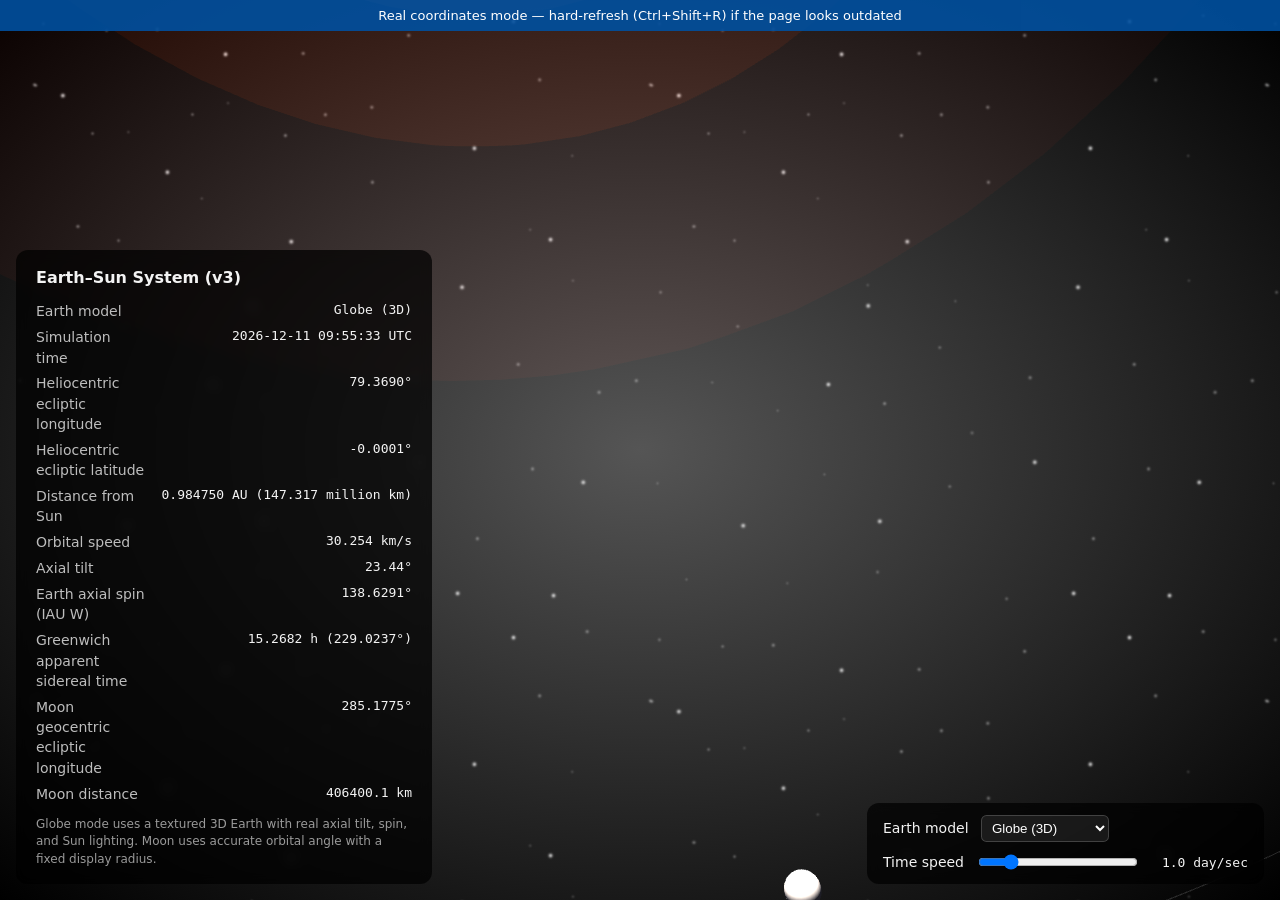
==== orbit.html @ 5b6eb606 "Upgrade 3D Sun with textured surface and layered corona glow Use Solar System Scope sun texture with" ====
<!DOCTYPE html>
<html lang="en">
<head>
    <meta charset="UTF-8">
    <meta http-equiv="X-UA-Compatible" content="IE=edge">
    <meta name="viewport" content="width=device-width, initial-scale=1.0">
    <meta http-equiv="Cache-Control" content="no-cache, no-store, must-revalidate">
    <meta http-equiv="Pragma" content="no-cache">
    <meta http-equiv="Expires" content="0">
    <title>Earth Orbit — Real Coordinates</title>
    <link rel="stylesheet" href="style.css?v=7">
</head>
<body id="universe">
    <div id="version-banner">Real coordinates mode — hard-refresh (Ctrl+Shift+R) if the page looks outdated</div>
    <div id="error-banner" hidden></div>

    <div id="stars"></div>

    <div id="solar-system">
        <div id="view-classic" hidden>
            <svg id="orbit-path" aria-hidden="true"></svg>
            <div id="sun"></div>
            <div id="earth-wrap">
                <img src="images/earth.png" alt="Earth" id="earth">
                <div id="moon"></div>
            </div>
        </div>
        <canvas id="globe-canvas"></canvas>
    </div>

    <aside id="info-panel" aria-live="polite">
        <p class="loading">Loading astronomy data…</p>
    </aside>

    <div id="controls">
        <div class="control-group">
            <label for="earth-model">Earth model</label>
            <select id="earth-model">
                <option value="globe" selected>Globe (3D)</option>
                <option value="classic">Classic (flat)</option>
            </select>
        </div>
        <div class="control-group">
            <label for="time-speed">Time speed</label>
            <input type="range" id="time-speed" min="1" max="500000" step="1" value="86400">
            <span id="speed-label">1 day/sec</span>
        </div>
    </div>

    <noscript>
        <p style="color:#fff;padding:2rem;">JavaScript is required for real coordinate calculations.</p>
    </noscript>

    <script src="lib/astronomy.browser.min.js?v=7"></script>
    <script src="lib/three.min.js?v=7"></script>
    <script src="globe.js?v=7"></script>
    <script src="script.js?v=7"></script>
</body>
</html>
---- style.css ----
@keyframes starPulse {
    from { opacity: 1; }
    to { opacity: 0.2; }
}

@keyframes sunFire {
    from { box-shadow: 0 0 50px #f5c91a; }
    to { box-shadow: 0 0 100px #f5c91a; }
}

*,
*::before,
*::after {
    box-sizing: border-box;
}

html, body {
    height: 100%;
    width: 100%;
    margin: 0;
}

#universe {
    background: black;
    background: radial-gradient(#555, #000);
    overflow: hidden;
    font-family: system-ui, -apple-system, sans-serif;
}

#version-banner {
    position: fixed;
    top: 0;
    left: 0;
    right: 0;
    z-index: 20;
    padding: 0.5rem 1rem;
    background: rgba(0, 80, 160, 0.9);
    color: #fff;
    font-size: 0.8125rem;
    text-align: center;
}

#error-banner {
    position: fixed;
    top: 2.5rem;
    left: 1rem;
    right: 1rem;
    z-index: 20;
    padding: 0.75rem 1rem;
    border-radius: 0.5rem;
    background: rgba(160, 0, 0, 0.92);
    color: #fff;
    font-size: 0.875rem;
}

#info-panel .loading {
    margin: 0;
    color: #bdbdbd;
}

#stars {
    position: fixed;
    inset: 0;
    z-index: 1;
    background: url('images/stars.png');
    animation: starPulse 4s infinite alternate;
    pointer-events: none;
}

#solar-system {
    position: relative;
    z-index: 2;
    width: 100%;
    height: 100%;
}

#view-classic {
    position: absolute;
    inset: 0;
}

#globe-canvas {
    position: absolute;
    inset: 0;
    width: 100%;
    height: 100%;
    display: block;
}

#globe-canvas[hidden],
#view-classic[hidden] {
    display: none !important;
}

#orbit-path {
    position: absolute;
    top: 50%;
    left: 50%;
    width: min(90vmin, 800px);
    height: min(90vmin, 800px);
    transform: translate(-50%, -50%);
    overflow: visible;
    pointer-events: none;
}

#sun {
    position: absolute;
    top: 50%;
    left: 50%;
    z-index: 3;
    margin-top: -100px;
    margin-left: -100px;
    height: 200px;
    width: 200px;
    background: radial-gradient(#f5c313, #ec7e08);
    border-radius: 100%;
    box-shadow: 0 0 50px #f5c91a;
    animation: sunFire 4s infinite alternate;
}

#earth-wrap {
    position: absolute;
    top: 50%;
    left: 50%;
    z-index: 4;
    width: 0;
    height: 0;
}

#earth {
    position: absolute;
    top: 0;
    left: 0;
    width: 80px;
    height: auto;
    margin-top: -40px;
    margin-left: -40px;
    transform-origin: center center;
}

#moon {
    position: absolute;
    top: 0;
    left: 0;
    height: 16px;
    width: 16px;
    margin-top: -8px;
    margin-left: -8px;
    background: radial-gradient(#ddd, #888);
    border-radius: 100%;
    z-index: 5;
}

#info-panel {
    position: fixed;
    bottom: 1rem;
    left: 1rem;
    z-index: 10;
    max-width: 26rem;
    padding: 1rem 1.25rem;
    border-radius: 0.75rem;
    background: rgba(0, 0, 0, 0.72);
    color: #f3f3f3;
    font-size: 0.875rem;
    line-height: 1.45;
    backdrop-filter: blur(6px);
}

#info-panel h2 {
    margin: 0 0 0.75rem;
    font-size: 1rem;
    font-weight: 600;
}

#info-panel dl {
    margin: 0;
    display: grid;
    grid-template-columns: minmax(0, 1fr) auto;
    gap: 0.35rem 1rem;
}

#info-panel dt {
    margin: 0;
    color: #bdbdbd;
}

#info-panel dd {
    margin: 0;
    text-align: right;
    font-family: ui-monospace, SFMono-Regular, Menlo, monospace;
    font-size: 0.8125rem;
}

#info-panel .note {
    margin: 0.75rem 0 0;
    color: #9a9a9a;
    font-size: 0.75rem;
}

#controls {
    position: fixed;
    bottom: 1rem;
    right: 1rem;
    z-index: 10;
    display: flex;
    flex-direction: column;
    align-items: stretch;
    gap: 0.65rem;
    padding: 0.75rem 1rem;
    border-radius: 0.75rem;
    background: rgba(0, 0, 0, 0.72);
    color: #f3f3f3;
    font-size: 0.875rem;
    backdrop-filter: blur(6px);
}

.control-group {
    display: flex;
    align-items: center;
    gap: 0.75rem;
}

#controls label {
    white-space: nowrap;
}

#earth-model {
    min-width: 8rem;
    background: rgba(255, 255, 255, 0.08);
    color: #fff;
    border: 1px solid rgba(255, 255, 255, 0.18);
    border-radius: 0.35rem;
    padding: 0.25rem 0.4rem;
}

#time-speed {
    width: 10rem;
}

#speed-label {
    min-width: 6rem;
    font-family: ui-monospace, SFMono-Regular, Menlo, monospace;
    font-size: 0.8125rem;
    text-align: right;
}

@media (max-width: 720px) {
    #info-panel {
        right: 1rem;
        max-width: none;
    }

    #controls {
        left: 1rem;
        right: 1rem;
        bottom: auto;
        top: 1rem;
        flex-wrap: wrap;
    }
}
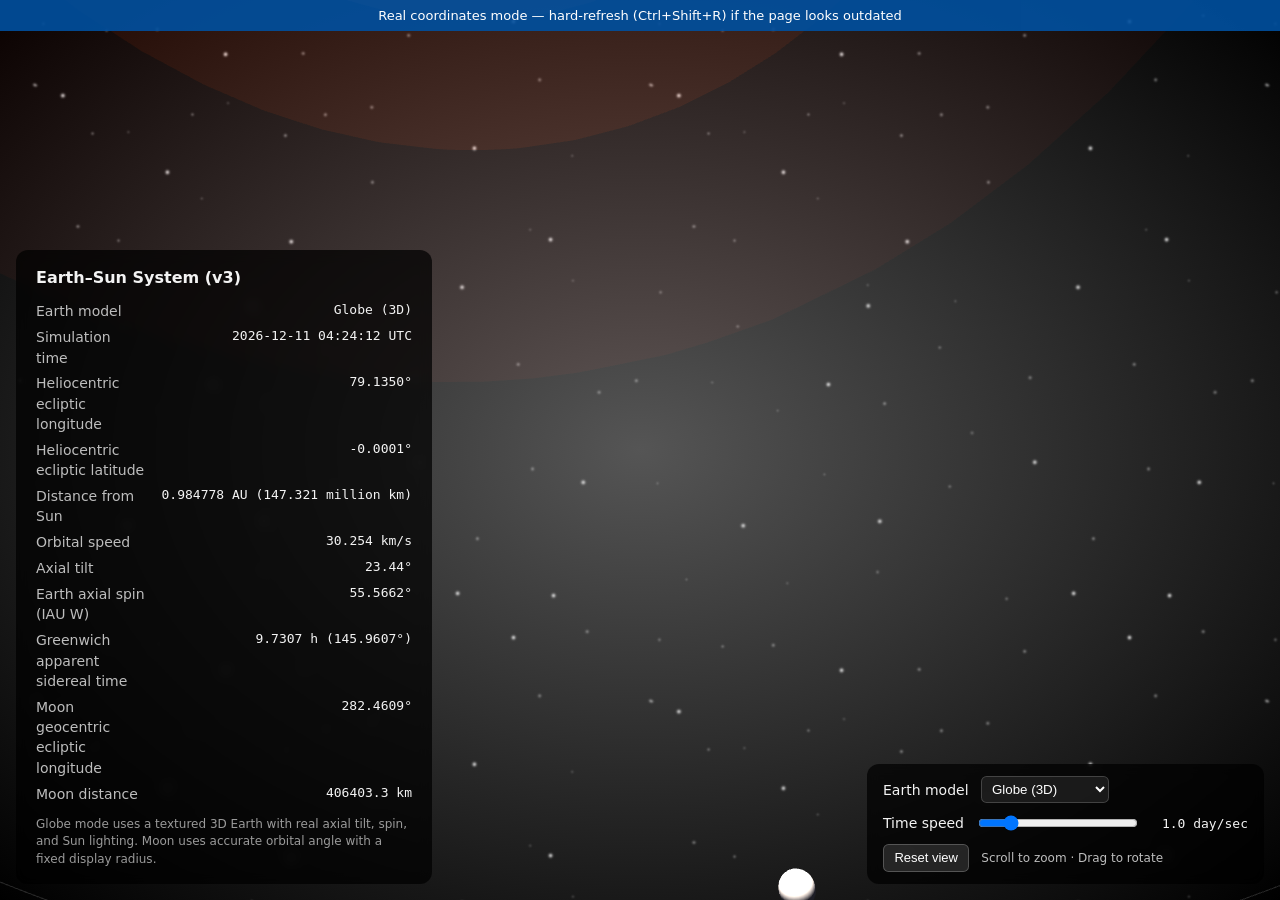
==== commit 3c22ff27: "Add zoom and orbit controls to 3D globe view Use OrbitControls for scroll-to-zoom, drag-to-rotate, a" ====
--- a/orbit.html
+++ b/orbit.html
@@ -8,7 +8,7 @@
     <meta http-equiv="Pragma" content="no-cache">
     <meta http-equiv="Expires" content="0">
     <title>Earth Orbit — Real Coordinates</title>
-    <link rel="stylesheet" href="style.css?v=7">
+    <link rel="stylesheet" href="style.css?v=8">
 </head>
 <body id="universe">
     <div id="version-banner">Real coordinates mode — hard-refresh (Ctrl+Shift+R) if the page looks outdated</div>
@@ -45,15 +45,20 @@
             <input type="range" id="time-speed" min="1" max="500000" step="1" value="86400">
             <span id="speed-label">1 day/sec</span>
         </div>
+        <div class="control-group" id="globe-controls">
+            <button type="button" id="reset-view">Reset view</button>
+            <span class="control-hint">Scroll to zoom · Drag to rotate</span>
+        </div>
     </div>
 
     <noscript>
         <p style="color:#fff;padding:2rem;">JavaScript is required for real coordinate calculations.</p>
     </noscript>
 
-    <script src="lib/astronomy.browser.min.js?v=7"></script>
-    <script src="lib/three.min.js?v=7"></script>
-    <script src="globe.js?v=7"></script>
-    <script src="script.js?v=7"></script>
+    <script src="lib/astronomy.browser.min.js?v=8"></script>
+    <script src="lib/three.min.js?v=8"></script>
+    <script src="lib/OrbitControls.js?v=8"></script>
+    <script src="globe.js?v=8"></script>
+    <script src="script.js?v=8"></script>
 </body>
 </html>
--- a/style.css
+++ b/style.css
@@ -233,6 +233,29 @@
     padding: 0.25rem 0.4rem;
 }
 
+#globe-controls {
+    flex-wrap: wrap;
+}
+
+#reset-view {
+    background: rgba(255, 255, 255, 0.12);
+    color: #fff;
+    border: 1px solid rgba(255, 255, 255, 0.22);
+    border-radius: 0.35rem;
+    padding: 0.35rem 0.65rem;
+    cursor: pointer;
+    font-size: 0.8125rem;
+}
+
+#reset-view:hover {
+    background: rgba(255, 255, 255, 0.2);
+}
+
+.control-hint {
+    color: #bdbdbd;
+    font-size: 0.75rem;
+}
+
 #time-speed {
     width: 10rem;
 }
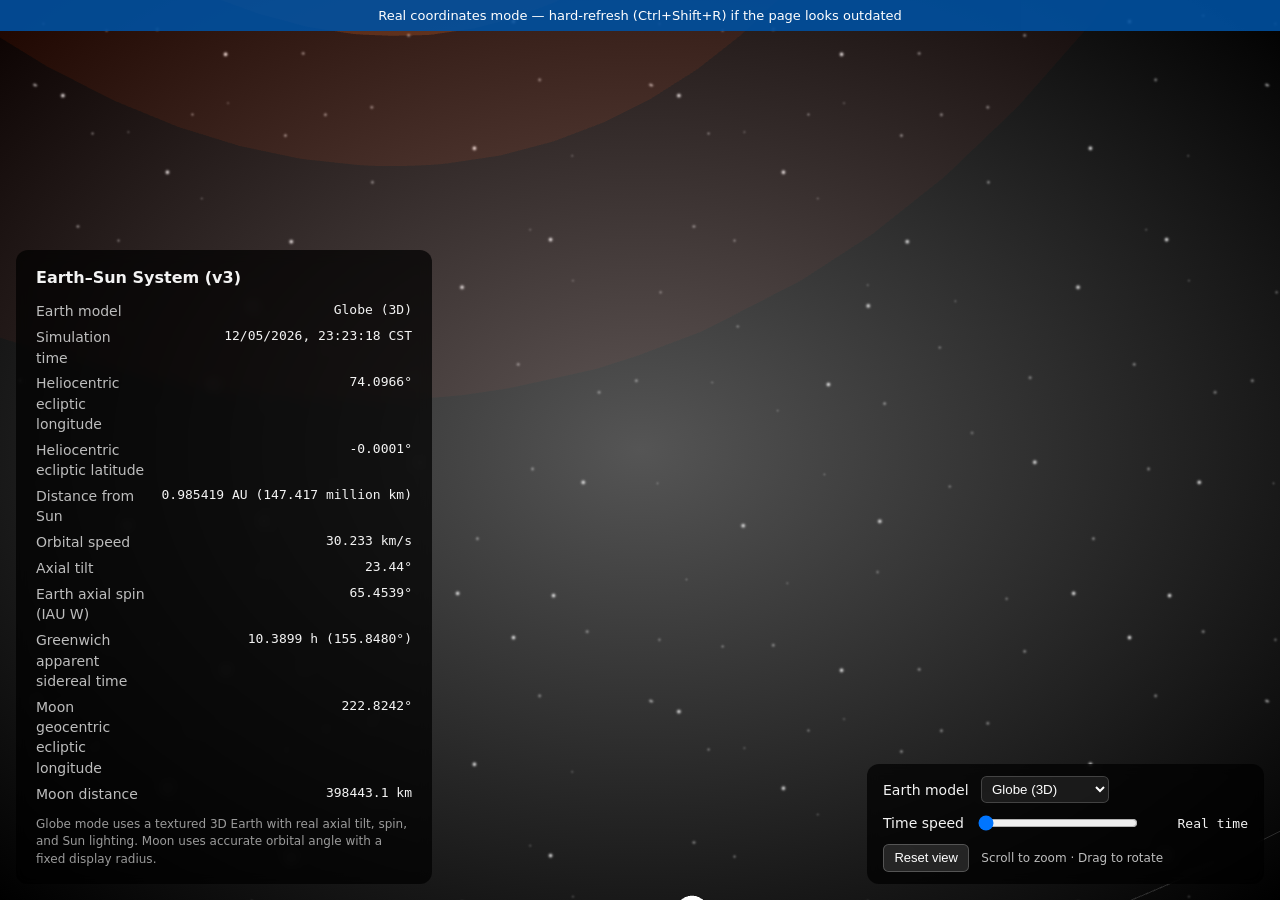
==== commit 887fbe26: "Sync simulation to real time and display in Central Time Default time speed is now 1× (live clock). " ====
--- a/orbit.html
+++ b/orbit.html
@@ -8,7 +8,7 @@
     <meta http-equiv="Pragma" content="no-cache">
     <meta http-equiv="Expires" content="0">
     <title>Earth Orbit — Real Coordinates</title>
-    <link rel="stylesheet" href="style.css?v=8">
+    <link rel="stylesheet" href="style.css?v=9">
 </head>
 <body id="universe">
     <div id="version-banner">Real coordinates mode — hard-refresh (Ctrl+Shift+R) if the page looks outdated</div>
@@ -42,8 +42,8 @@
         </div>
         <div class="control-group">
             <label for="time-speed">Time speed</label>
-            <input type="range" id="time-speed" min="1" max="500000" step="1" value="86400">
-            <span id="speed-label">1 day/sec</span>
+            <input type="range" id="time-speed" min="1" max="500000" step="1" value="1">
+            <span id="speed-label">Real time</span>
         </div>
         <div class="control-group" id="globe-controls">
             <button type="button" id="reset-view">Reset view</button>
@@ -55,10 +55,10 @@
         <p style="color:#fff;padding:2rem;">JavaScript is required for real coordinate calculations.</p>
     </noscript>
 
-    <script src="lib/astronomy.browser.min.js?v=8"></script>
-    <script src="lib/three.min.js?v=8"></script>
-    <script src="lib/OrbitControls.js?v=8"></script>
-    <script src="globe.js?v=8"></script>
-    <script src="script.js?v=8"></script>
+    <script src="lib/astronomy.browser.min.js?v=9"></script>
+    <script src="lib/three.min.js?v=9"></script>
+    <script src="lib/OrbitControls.js?v=9"></script>
+    <script src="globe.js?v=9"></script>
+    <script src="script.js?v=9"></script>
 </body>
 </html>
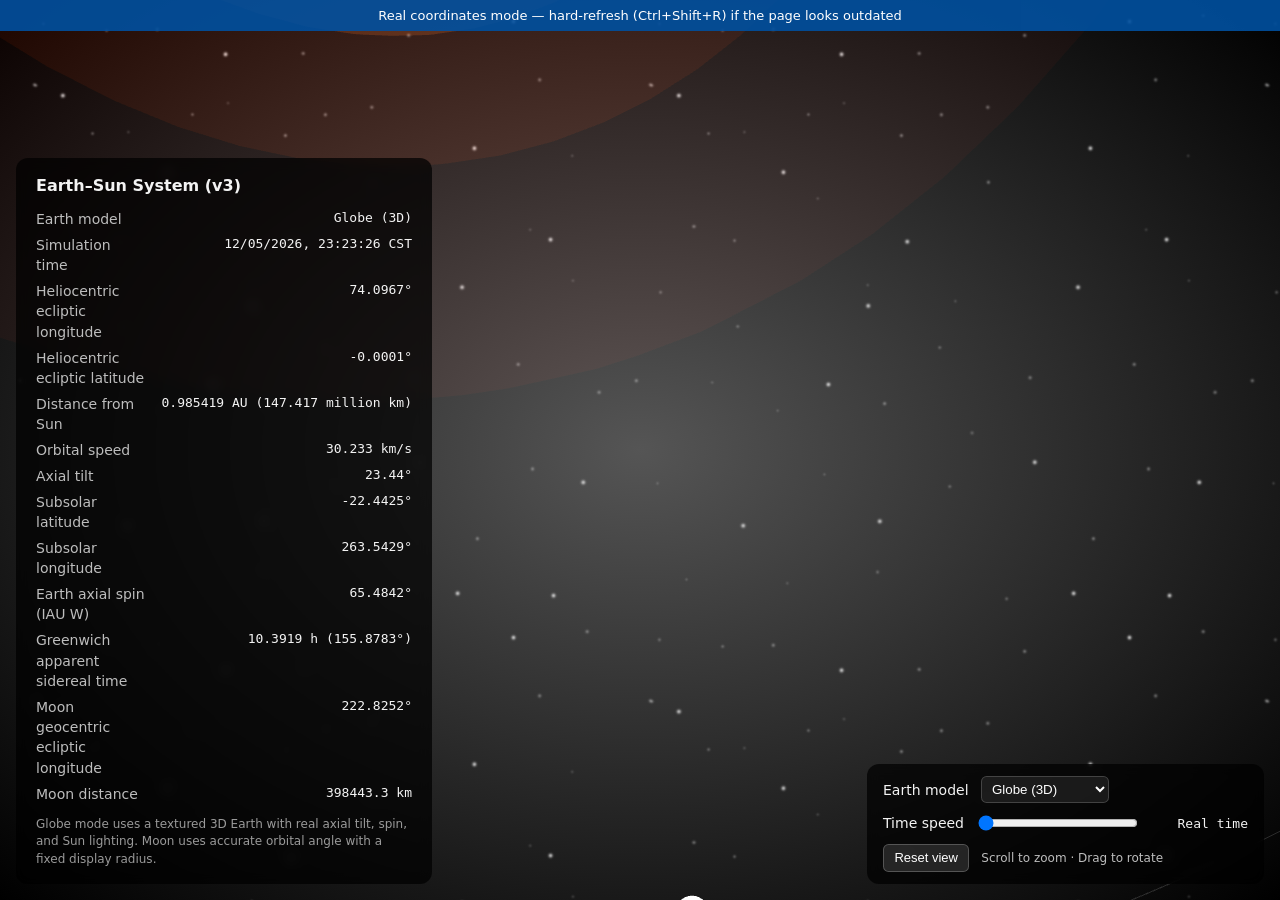
==== commit db7af684: "Start at real time and orient Earth toward the Sun - Lock simulation to live clock at 1× speed; prev" ====
--- a/orbit.html
+++ b/orbit.html
@@ -8,7 +8,7 @@
     <meta http-equiv="Pragma" content="no-cache">
     <meta http-equiv="Expires" content="0">
     <title>Earth Orbit — Real Coordinates</title>
-    <link rel="stylesheet" href="style.css?v=9">
+    <link rel="stylesheet" href="style.css?v=10">
 </head>
 <body id="universe">
     <div id="version-banner">Real coordinates mode — hard-refresh (Ctrl+Shift+R) if the page looks outdated</div>
@@ -55,10 +55,10 @@
         <p style="color:#fff;padding:2rem;">JavaScript is required for real coordinate calculations.</p>
     </noscript>
 
-    <script src="lib/astronomy.browser.min.js?v=9"></script>
-    <script src="lib/three.min.js?v=9"></script>
-    <script src="lib/OrbitControls.js?v=9"></script>
-    <script src="globe.js?v=9"></script>
-    <script src="script.js?v=9"></script>
+    <script src="lib/astronomy.browser.min.js?v=10"></script>
+    <script src="lib/three.min.js?v=10"></script>
+    <script src="lib/OrbitControls.js?v=10"></script>
+    <script src="globe.js?v=10"></script>
+    <script src="script.js?v=10"></script>
 </body>
 </html>
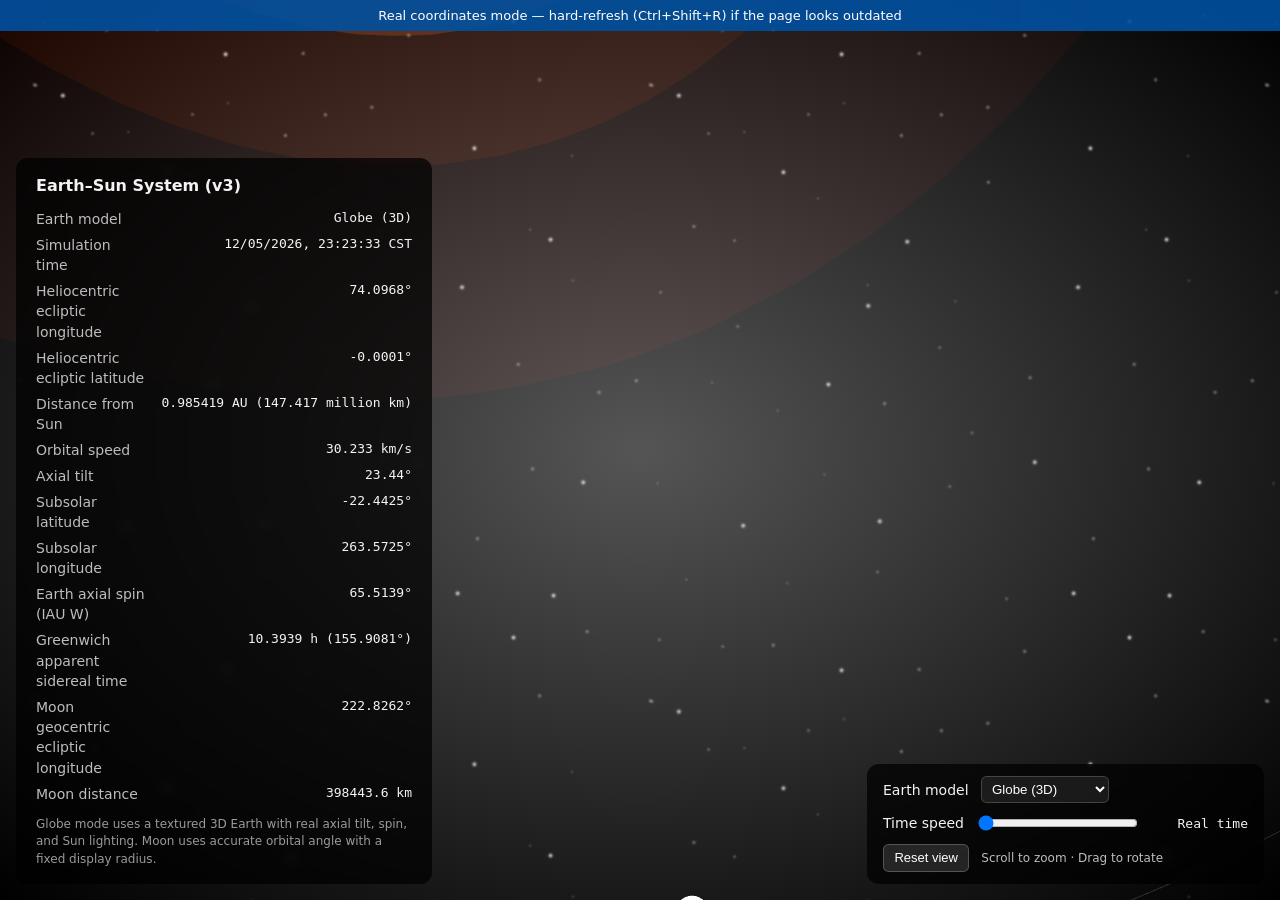
==== commit 76dfe29f: "Fix Earth to spin around tilted axis, not top-down Replace lookAt orientation with proper IAU rotati" ====
--- a/orbit.html
+++ b/orbit.html
@@ -8,7 +8,7 @@
     <meta http-equiv="Pragma" content="no-cache">
     <meta http-equiv="Expires" content="0">
     <title>Earth Orbit — Real Coordinates</title>
-    <link rel="stylesheet" href="style.css?v=10">
+    <link rel="stylesheet" href="style.css?v=11">
 </head>
 <body id="universe">
     <div id="version-banner">Real coordinates mode — hard-refresh (Ctrl+Shift+R) if the page looks outdated</div>
@@ -55,10 +55,10 @@
         <p style="color:#fff;padding:2rem;">JavaScript is required for real coordinate calculations.</p>
     </noscript>
 
-    <script src="lib/astronomy.browser.min.js?v=10"></script>
-    <script src="lib/three.min.js?v=10"></script>
-    <script src="lib/OrbitControls.js?v=10"></script>
-    <script src="globe.js?v=10"></script>
-    <script src="script.js?v=10"></script>
+    <script src="lib/astronomy.browser.min.js?v=11"></script>
+    <script src="lib/three.min.js?v=11"></script>
+    <script src="lib/OrbitControls.js?v=11"></script>
+    <script src="globe.js?v=11"></script>
+    <script src="script.js?v=11"></script>
 </body>
 </html>
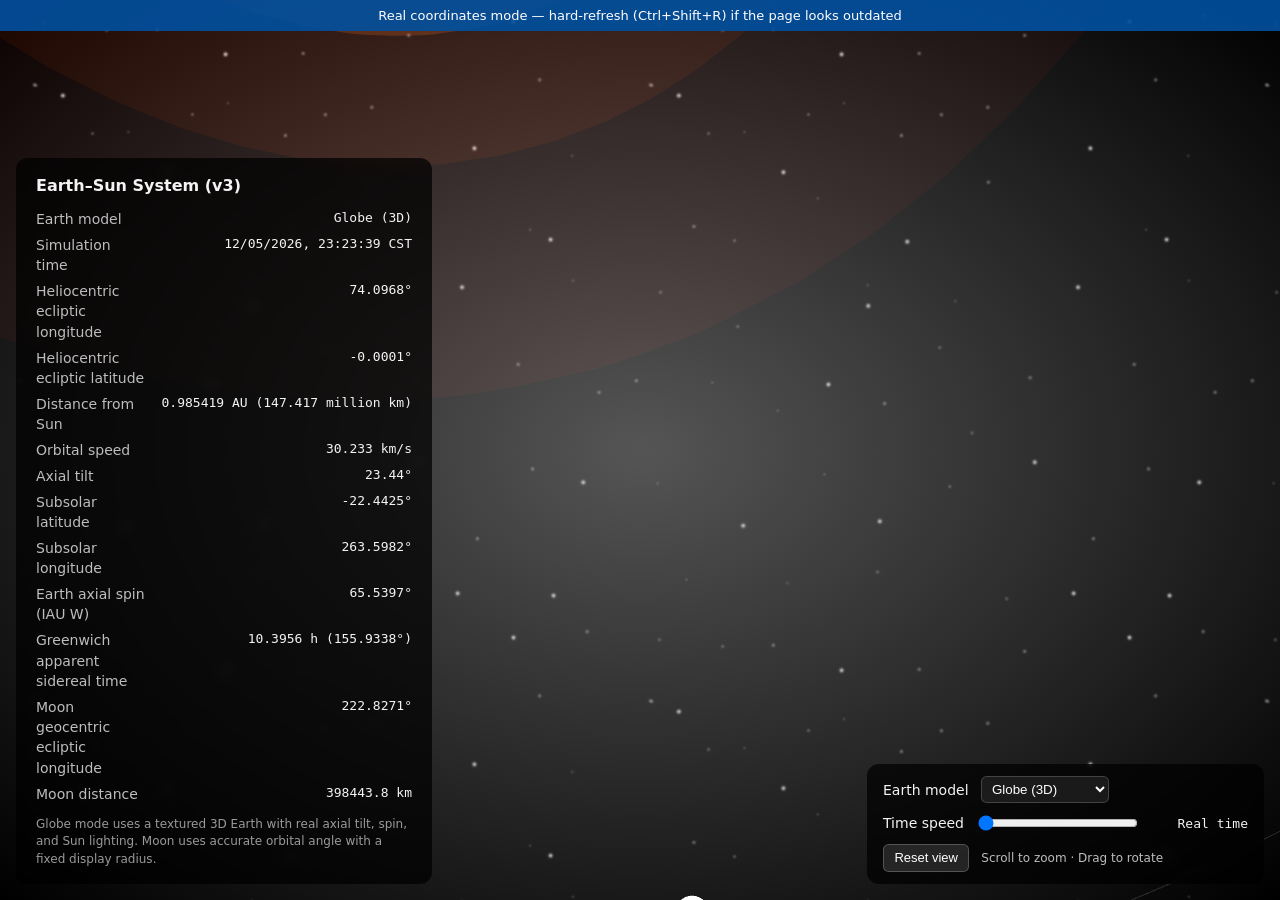
==== commit 72ecca8e: "Align Earth subsolar point toward the Sun Orient the globe by matching the astronomical subsolar lat" ====
--- a/orbit.html
+++ b/orbit.html
@@ -8,7 +8,7 @@
     <meta http-equiv="Pragma" content="no-cache">
     <meta http-equiv="Expires" content="0">
     <title>Earth Orbit — Real Coordinates</title>
-    <link rel="stylesheet" href="style.css?v=11">
+    <link rel="stylesheet" href="style.css?v=12">
 </head>
 <body id="universe">
     <div id="version-banner">Real coordinates mode — hard-refresh (Ctrl+Shift+R) if the page looks outdated</div>
@@ -55,10 +55,10 @@
         <p style="color:#fff;padding:2rem;">JavaScript is required for real coordinate calculations.</p>
     </noscript>
 
-    <script src="lib/astronomy.browser.min.js?v=11"></script>
-    <script src="lib/three.min.js?v=11"></script>
-    <script src="lib/OrbitControls.js?v=11"></script>
-    <script src="globe.js?v=11"></script>
-    <script src="script.js?v=11"></script>
+    <script src="lib/astronomy.browser.min.js?v=12"></script>
+    <script src="lib/three.min.js?v=12"></script>
+    <script src="lib/OrbitControls.js?v=12"></script>
+    <script src="globe.js?v=12"></script>
+    <script src="script.js?v=12"></script>
 </body>
 </html>
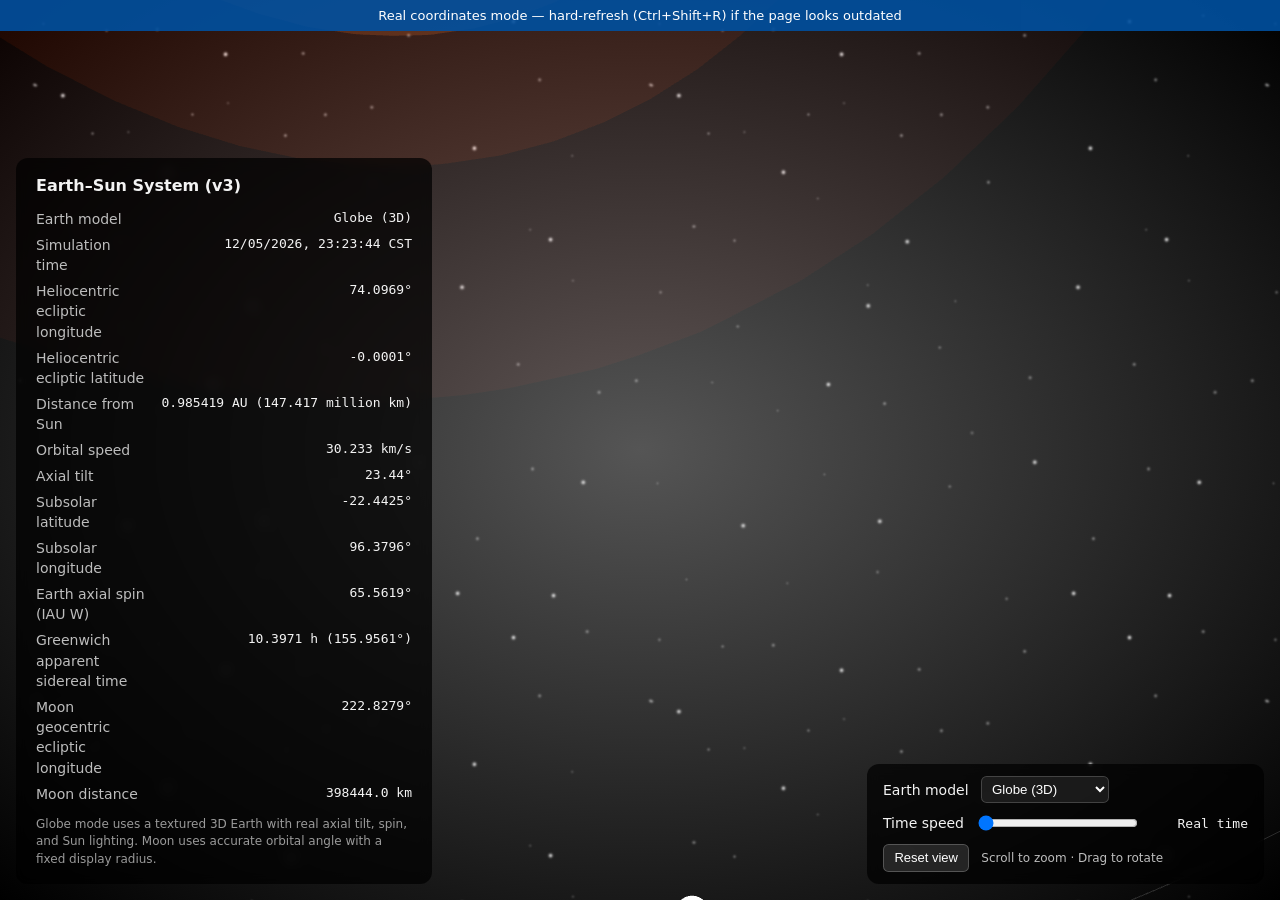
==== commit 2b3b5418: "Fix Earth sun-facing side for US and correct subsolar longitude Correct subsolar longitude formula (" ====
--- a/orbit.html
+++ b/orbit.html
@@ -8,7 +8,7 @@
     <meta http-equiv="Pragma" content="no-cache">
     <meta http-equiv="Expires" content="0">
     <title>Earth Orbit — Real Coordinates</title>
-    <link rel="stylesheet" href="style.css?v=12">
+    <link rel="stylesheet" href="style.css?v=13">
 </head>
 <body id="universe">
     <div id="version-banner">Real coordinates mode — hard-refresh (Ctrl+Shift+R) if the page looks outdated</div>
@@ -55,10 +55,10 @@
         <p style="color:#fff;padding:2rem;">JavaScript is required for real coordinate calculations.</p>
     </noscript>
 
-    <script src="lib/astronomy.browser.min.js?v=12"></script>
-    <script src="lib/three.min.js?v=12"></script>
-    <script src="lib/OrbitControls.js?v=12"></script>
-    <script src="globe.js?v=12"></script>
-    <script src="script.js?v=12"></script>
+    <script src="lib/astronomy.browser.min.js?v=13"></script>
+    <script src="lib/three.min.js?v=13"></script>
+    <script src="lib/OrbitControls.js?v=13"></script>
+    <script src="globe.js?v=13"></script>
+    <script src="script.js?v=13"></script>
 </body>
 </html>
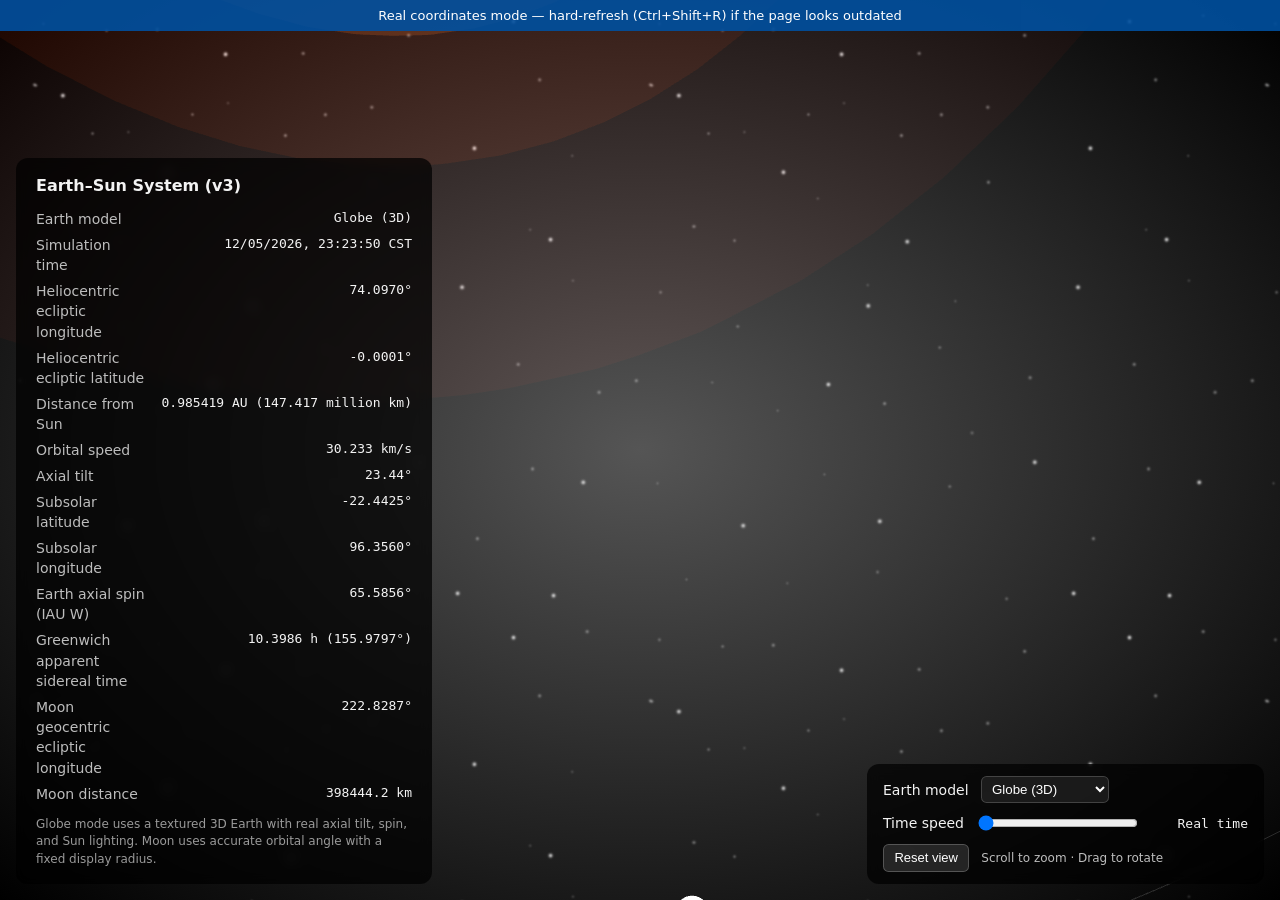
==== commit ce6d631b: "Fix model drift from time accumulation and moving camera target - Use wall-clock anchored simulation" ====
--- a/orbit.html
+++ b/orbit.html
@@ -8,7 +8,7 @@
     <meta http-equiv="Pragma" content="no-cache">
     <meta http-equiv="Expires" content="0">
     <title>Earth Orbit — Real Coordinates</title>
-    <link rel="stylesheet" href="style.css?v=13">
+    <link rel="stylesheet" href="style.css?v=14">
 </head>
 <body id="universe">
     <div id="version-banner">Real coordinates mode — hard-refresh (Ctrl+Shift+R) if the page looks outdated</div>
@@ -55,10 +55,10 @@
         <p style="color:#fff;padding:2rem;">JavaScript is required for real coordinate calculations.</p>
     </noscript>
 
-    <script src="lib/astronomy.browser.min.js?v=13"></script>
-    <script src="lib/three.min.js?v=13"></script>
-    <script src="lib/OrbitControls.js?v=13"></script>
-    <script src="globe.js?v=13"></script>
-    <script src="script.js?v=13"></script>
+    <script src="lib/astronomy.browser.min.js?v=14"></script>
+    <script src="lib/three.min.js?v=14"></script>
+    <script src="lib/OrbitControls.js?v=14"></script>
+    <script src="globe.js?v=14"></script>
+    <script src="script.js?v=14"></script>
 </body>
 </html>
